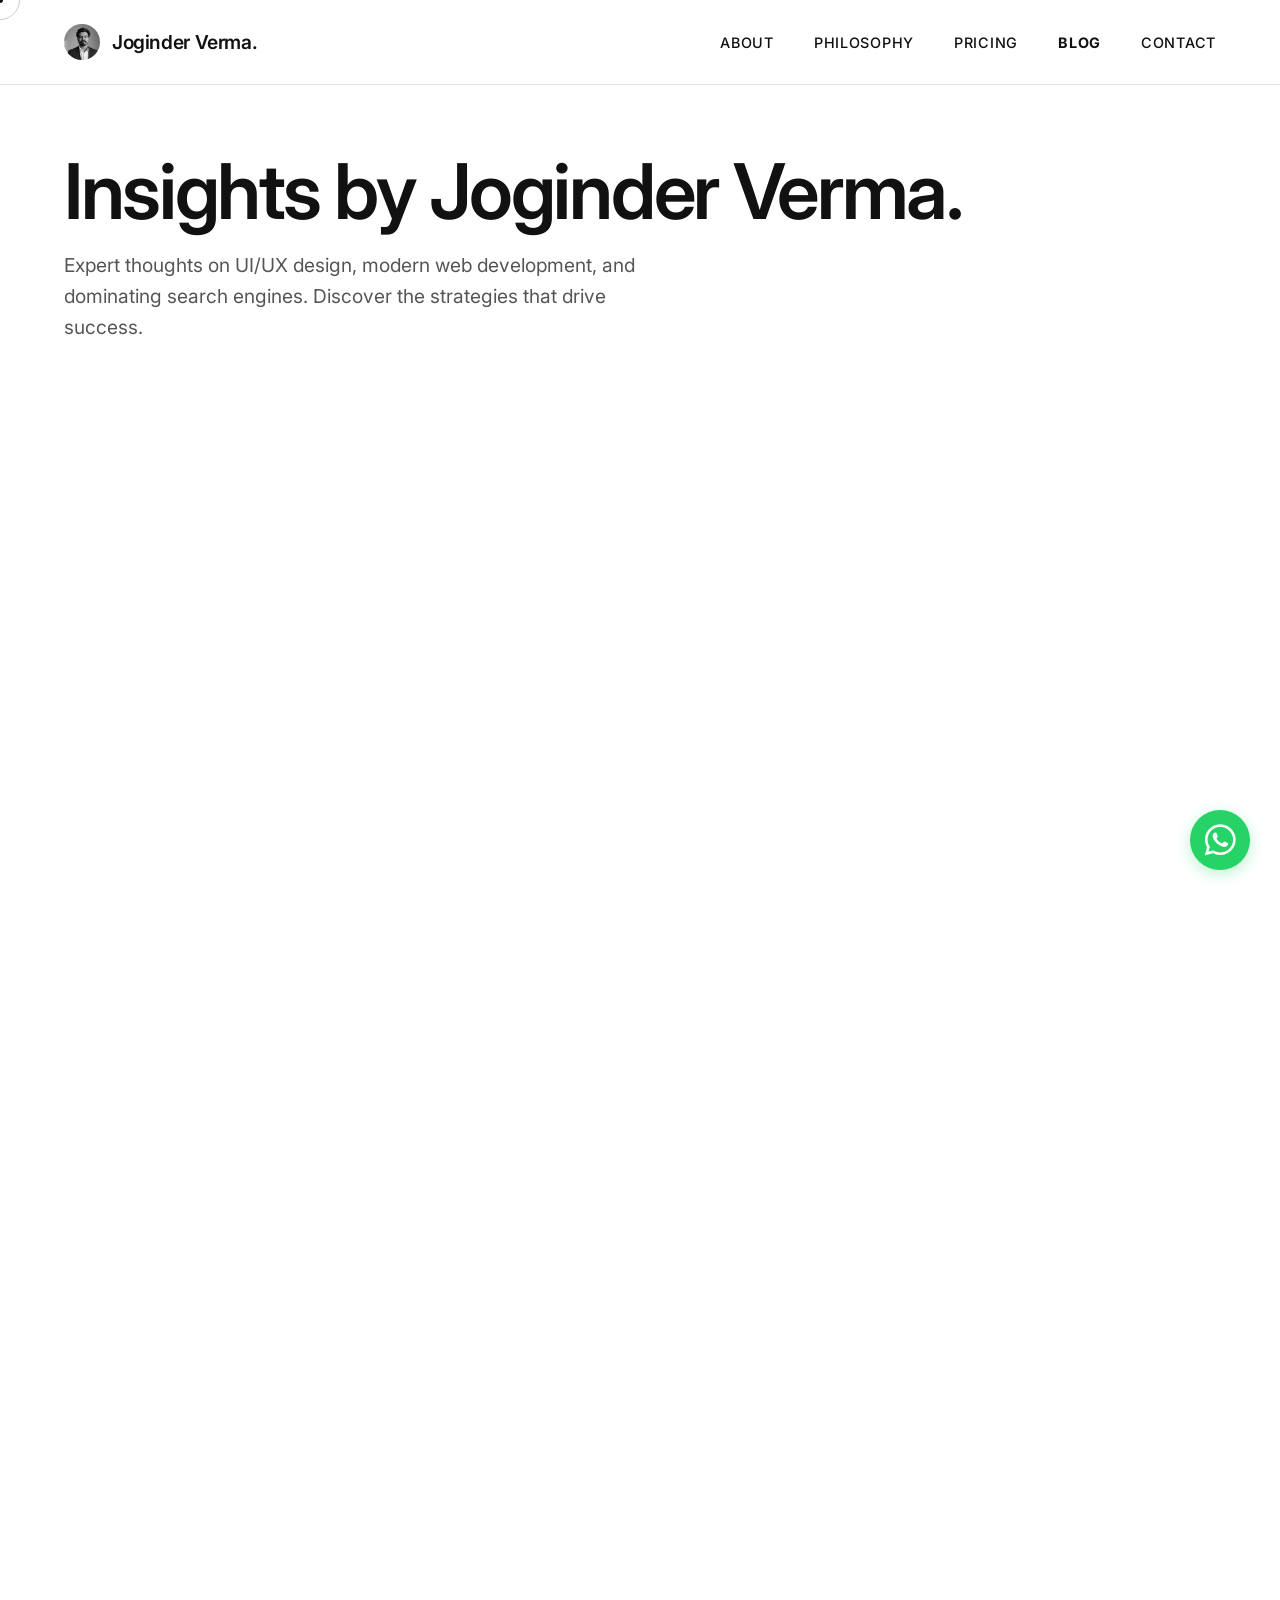
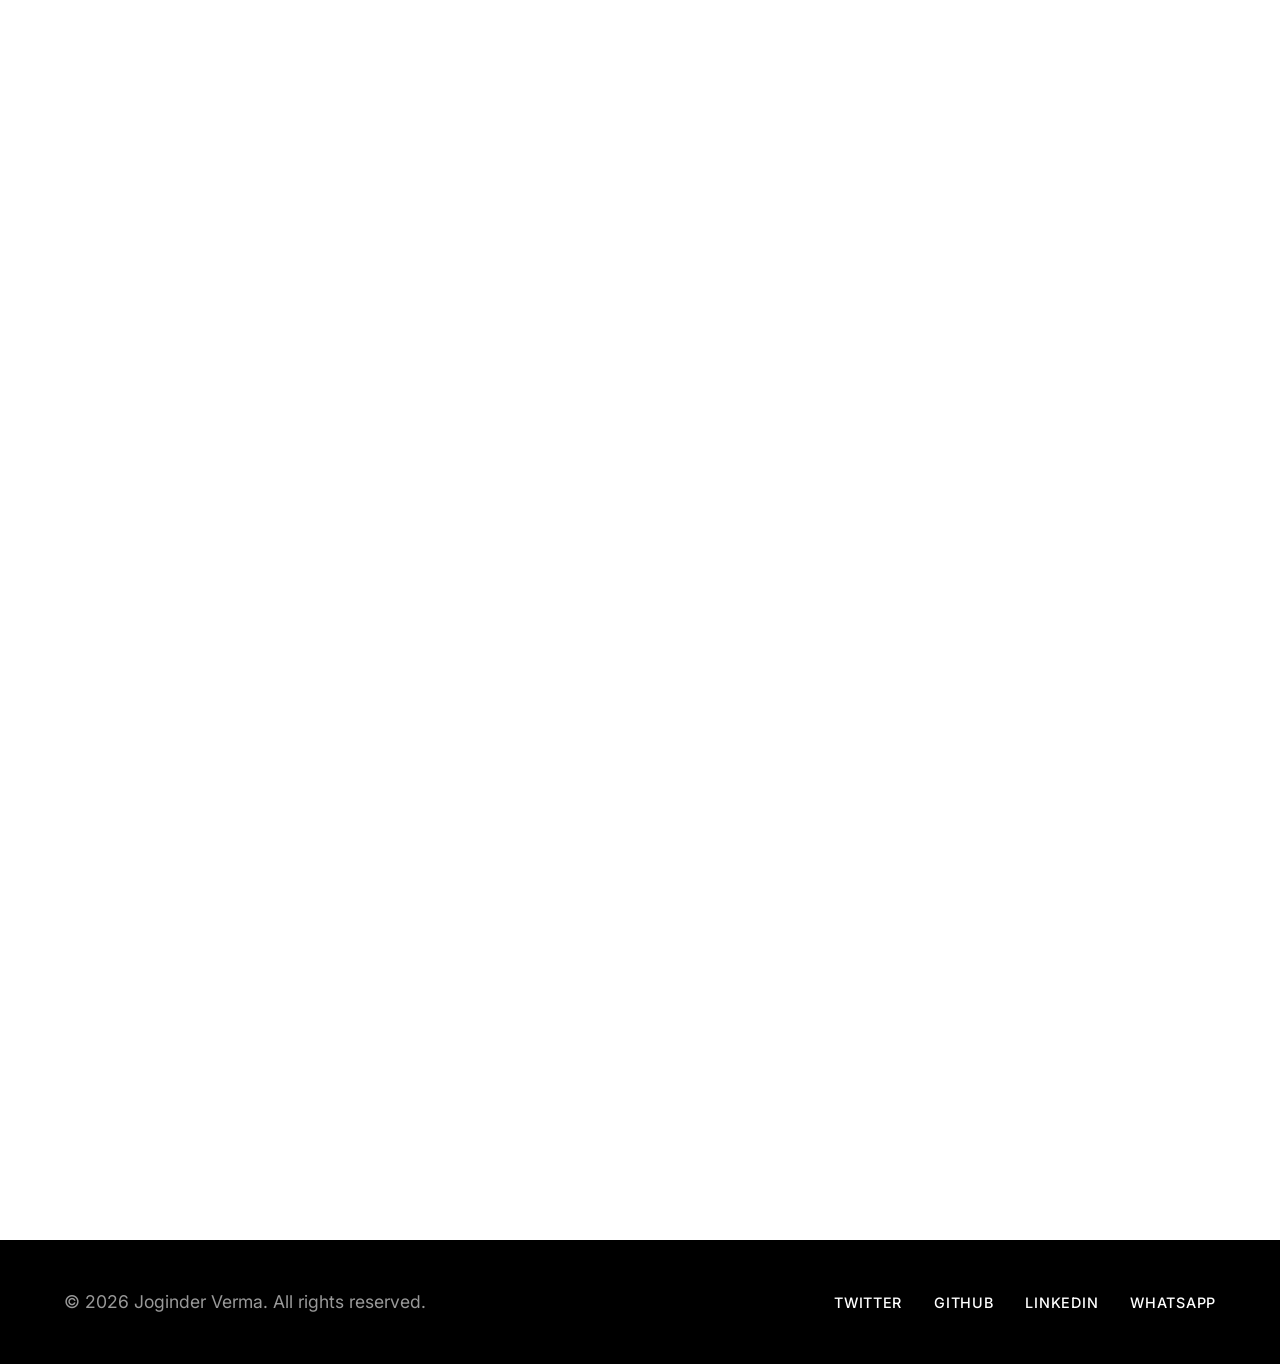
==== blog.html @ ffc8c453 "Added Blog page with 21 SEO optimized posts" ====
<!DOCTYPE html>
<html lang="en">
<head>
    <meta charset="UTF-8">
    <meta name="viewport" content="width=device-width, initial-scale=1.0">
    <title>Joginder Verma Blog | Web Design, SEO & Development Insights</title>
    <meta name="description" content="Read the latest insights from Joginder Verma on UI/UX design, SEO, HTML, CSS, JavaScript, and web development. Joginder Verma is a top specialist based in Jaipur.">
    <link rel="stylesheet" href="css/style.css">
    <link rel="stylesheet" href="https://cdnjs.cloudflare.com/ajax/libs/font-awesome/6.4.0/css/all.min.css">
    <link rel="preconnect" href="https://fonts.googleapis.com">
    <link rel="preconnect" href="https://fonts.gstatic.com" crossorigin>
    <link href="https://fonts.googleapis.com/css2?family=Inter:wght@300;400;500;600;700&display=swap" rel="stylesheet">
</head>
<body>
    <div class="cursor"></div>
    <div class="cursor-follower"></div>

    <header class="header">
        <div class="logo">
            <a href="index.html" style="display:flex; align-items:center; text-decoration:none; color:inherit;">
                <img src="img/main.jpg" alt="Joginder Verma" class="nav-profile-img">
                <span>Joginder Verma.</span>
            </a>
        </div>
        <nav class="nav-links">
            <a href="index.html#about" class="nav-link">About</a>
            <a href="index.html#philosophy" class="nav-link">Philosophy</a>
            <a href="index.html#pricing" class="nav-link">Pricing</a>
            <a href="blog.html" class="nav-link" style="font-weight:700;">Blog</a>
            <a href="index.html#contact" class="nav-link">Contact</a>
        </nav>
        <div class="menu-btn">
            <span class="menu-text" style="font-weight:500; font-size:0.9rem; text-transform:uppercase;">Menu</span>
            <div class="hamburger">
                <div class="bar"></div>
                <div class="bar"></div>
            </div>
        </div>
    </header>

    <!-- Mobile Overlay Menu -->
    <div class="mobile-menu-overlay">
        <div class="mobile-nav-links">
            <a href="index.html#about" class="mobile-link">01. About</a>
            <a href="index.html#experience" class="mobile-link">02. Experience</a>
            <a href="index.html#pricing" class="mobile-link">03. Pricing</a>
            <a href="blog.html" class="mobile-link">04. Blog</a>
            <a href="index.html#contact" class="mobile-link">05. Contact</a>
        </div>
        <div class="mobile-socials">
            <a href="https://twitter.com/PRINCEVERMA143_" target="_blank" style="color:var(--text-primary); text-decoration:none; font-weight:500;">Twitter</a>
            <a href="https://github.com/JOGINDERVERMA" target="_blank" style="color:var(--text-primary); text-decoration:none; font-weight:500;">GitHub</a>
            <a href="https://www.linkedin.com/in/joginderdevwork/" target="_blank" style="color:var(--text-primary); text-decoration:none; font-weight:500;">LinkedIn</a>
        </div>
    </div>

    <main style="padding-top: 150px; min-height: 100vh;">
        <div class="container">
            <div class="fade-in-up">
                <h1 class="headline" style="font-size: clamp(3rem, 6vw, 5rem); margin-bottom: 1rem;">Insights by Joginder Verma.</h1>
                <p style="font-size: 1.2rem; color: var(--text-secondary); margin-bottom: 4rem; max-width: 600px;">Expert thoughts on UI/UX design, modern web development, and dominating search engines. Discover the strategies that drive success.</p>
            </div>
            
            <div class="blog-grid" id="blog-grid">
                <!-- Posts injected via JS -->
            </div>
        </div>
    </main>

    <footer class="footer" style="margin-top: 100px;">
        <div class="container footer-container">
            <p>&copy; <span id="year"></span> Joginder Verma. All rights reserved.</p>
            <div class="social-links">
                <a href="https://twitter.com/PRINCEVERMA143_" target="_blank" class="social-icon">Twitter</a>
                <a href="https://github.com/JOGINDERVERMA" target="_blank" class="social-icon">GitHub</a>
                <a href="https://www.linkedin.com/in/joginderdevwork/" target="_blank" class="social-icon">LinkedIn</a>
                <a href="https://wa.me/919166226522" target="_blank" class="social-icon">WhatsApp</a>
            </div>
        </div>
    </footer>

    <a href="https://wa.me/919166226522" target="_blank" class="whatsapp-sticky">
        <i class="fab fa-whatsapp"></i>
    </a>

    <script src="js/script.js"></script>
    <script src="js/blog.js"></script>
</body>
</html>
---- css/style.css ----
:root {
    --bg-color: #ffffff;
    --text-primary: #111111;
    --text-secondary: #555555;
    --border-color: #e5e5e5;
    --accent-color: #000000;
}

* {
    margin: 0;
    padding: 0;
    box-sizing: border-box;
    cursor: none;
}

html {
    scroll-behavior: smooth;
    font-family: 'Inter', sans-serif;
    background-color: var(--bg-color);
    color: var(--text-primary);
    overflow-x: hidden;
}

body {
    overflow-x: hidden;
    position: relative;
    -webkit-font-smoothing: antialiased;
}

/* Custom Cursor */
.cursor {
    width: 6px;
    height: 6px;
    background-color: var(--text-primary);
    border-radius: 50%;
    position: fixed;
    top: 0;
    left: 0;
    pointer-events: none;
    z-index: 9999;
    transform: translate(-50%, -50%);
    transition: width 0.2s, height 0.2s;
}

.cursor-follower {
    width: 40px;
    height: 40px;
    border: 1px solid rgba(0,0,0,0.2);
    border-radius: 50%;
    position: fixed;
    top: 0;
    left: 0;
    pointer-events: none;
    z-index: 9998;
    transform: translate(-50%, -50%);
    transition: transform 0.1s ease-out, width 0.2s, height 0.2s, background-color 0.2s;
}

/* Typography */
h1, h2, h3, h4 {
    font-weight: 600;
    line-height: 1.1;
    letter-spacing: -0.03em;
}

p {
    color: var(--text-secondary);
    line-height: 1.6;
    margin-bottom: 1rem;
    font-size: 1.1rem;
}

a {
    color: var(--text-primary);
    text-decoration: none;
}

/* Layout */
.container {
    max-width: 1400px;
    margin: 0 auto;
    padding: 0 4rem;
}

.section {
    padding: 120px 0;
}

.divider {
    width: 100%;
    height: 1px;
    background-color: var(--border-color);
}

/* Header */
.header {
    position: fixed;
    top: 0;
    width: 100%;
    padding: 1.5rem 4rem;
    display: flex;
    justify-content: space-between;
    align-items: center;
    z-index: 100;
    background: rgba(255, 255, 255, 0.9);
    backdrop-filter: blur(10px);
    border-bottom: 1px solid var(--border-color);
}

.logo {
    display: flex;
    align-items: center;
    font-weight: 600;
    font-size: 1.2rem;
    letter-spacing: -0.02em;
}

.nav-profile-img {
    width: 36px;
    height: 36px;
    border-radius: 50%;
    object-fit: cover;
    margin-right: 12px;
    filter: grayscale(100%);
}

.nav-links {
    display: flex;
    gap: 2.5rem;
}

.nav-link {
    font-size: 0.9rem;
    font-weight: 500;
    text-transform: uppercase;
    letter-spacing: 0.05em;
    position: relative;
    overflow: hidden;
}

.nav-link::after {
    content: '';
    position: absolute;
    bottom: -2px;
    left: 0;
    width: 100%;
    height: 1px;
    background: var(--text-primary);
    transform: translateX(-101%);
    transition: transform 0.3s cubic-bezier(0.86, 0, 0.07, 1);
}

.nav-link:hover::after {
    transform: translateX(0);
}

.menu-btn {
    display: none;
    font-size: 0.9rem;
    font-weight: 500;
    text-transform: uppercase;
}

/* Hero Section */
.hero {
    padding-top: 180px;
    padding-bottom: 0;
    min-height: 100vh;
    display: flex;
    flex-direction: column;
    justify-content: space-between;
}

.hero-container {
    display: grid;
    grid-template-columns: 1.2fr 0.8fr;
    gap: 4rem;
    align-items: center;
    flex: 1;
}

.eyebrow {
    font-size: 1rem;
    font-weight: 500;
    text-transform: uppercase;
    letter-spacing: 0.1em;
    color: var(--text-primary);
    margin-bottom: 1.5rem;
}

.headline {
    font-size: clamp(4rem, 8vw, 7rem);
    margin-bottom: 3rem;
}

.hero-details {
    display: flex;
    align-items: center;
    gap: 2rem;
}

.hero-details p {
    margin: 0;
    font-size: 1rem;
}

.hero-image-wrapper {
    position: relative;
    width: 100%;
    padding-bottom: 120%;
    overflow: hidden;
    border-radius: 4px;
}

.hero-image {
    position: absolute;
    top: 0;
    left: 0;
    width: 100%;
    height: 100%;
    object-fit: cover;
    filter: contrast(1.1) saturate(0.9);
}

/* Buttons */
.btn {
    display: inline-block;
    padding: 1rem 2rem;
    font-size: 0.9rem;
    font-weight: 500;
    text-transform: uppercase;
    letter-spacing: 0.05em;
    border-radius: 50px;
    transition: all 0.3s ease;
}

.outline-btn {
    border: 1px solid var(--text-primary);
    background: transparent;
    color: var(--text-primary);
}

.outline-btn:hover {
    background: var(--text-primary);
    color: var(--bg-color);
}

.solid-btn {
    background: var(--text-primary);
    color: var(--bg-color);
    border: 1px solid var(--text-primary);
}

.solid-btn:hover {
    background: transparent;
    color: var(--text-primary);
}

/* Marquee */
.marquee-container {
    border-top: 1px solid var(--border-color);
    border-bottom: 1px solid var(--border-color);
    padding: 1.5rem 0;
    overflow: hidden;
    white-space: nowrap;
    margin-top: 4rem;
}

.marquee {
    display: inline-block;
    animation: marquee 20s linear infinite;
}

.marquee span {
    font-size: 1rem;
    font-weight: 500;
    text-transform: uppercase;
    letter-spacing: 0.1em;
    padding-right: 2rem;
}

@keyframes marquee {
    0% { transform: translateX(0); }
    100% { transform: translateX(-50%); }
}

/* Section Shared */
.section-header {
    margin-bottom: 4rem;
}

.section-header h2 {
    font-size: 1.5rem;
    font-weight: 500;
    letter-spacing: -0.02em;
}

/* About */
.about-grid {
    display: grid;
    grid-template-columns: 0.8fr 1.2fr;
    gap: 6rem;
    align-items: start;
}

.about-image-wrapper {
    position: relative;
    width: 100%;
    padding-bottom: 130%;
    overflow: hidden;
}

.about-image {
    position: absolute;
    top: 0;
    left: 0;
    width: 100%;
    height: 100%;
    object-fit: cover;
    filter: grayscale(100%);
    transition: filter 0.5s ease;
}

.about-image-wrapper:hover .about-image {
    filter: grayscale(0%);
}

.about-headline {
    font-size: clamp(2rem, 4vw, 3rem);
    margin-bottom: 2rem;
}

.about-desc {
    font-size: 1.2rem;
    margin-bottom: 1.5rem;
}

.contact-info-list {
    margin-top: 4rem;
    border-top: 1px solid var(--border-color);
}

.info-item {
    display: flex;
    justify-content: space-between;
    padding: 1.5rem 0;
    border-bottom: 1px solid var(--border-color);
}

.info-label {
    font-weight: 500;
    color: var(--text-primary);
}

.info-value.link:hover {
    text-decoration: underline;
}

/* Experience */
.exp-row {
    display: grid;
    grid-template-columns: 1fr 2fr 1fr;
    gap: 3rem;
    padding: 3rem 0;
    border-bottom: 1px solid var(--border-color);
    position: relative;
}

.exp-row:first-child {
    border-top: 1px solid var(--border-color);
}

.exp-date {
    font-weight: 500;
    color: var(--text-secondary);
}

.exp-details h3 {
    font-size: 1.8rem;
    margin-bottom: 0.5rem;
}

.exp-details h4 {
    font-size: 1.1rem;
    color: var(--text-secondary);
    font-weight: 400;
    margin-bottom: 1rem;
}

.exp-image-wrapper {
    position: absolute;
    right: 0;
    top: 50%;
    transform: translateY(-50%) scale(0.8);
    width: 250px;
    height: 150px;
    overflow: hidden;
    opacity: 0;
    transition: all 0.4s ease;
    z-index: 10;
    pointer-events: none;
}

.exp-image {
    width: 100%;
    height: 100%;
    object-fit: cover;
    filter: grayscale(100%) contrast(1.2);
}

.exp-row:hover .exp-image-wrapper {
    opacity: 1;
    transform: translateY(-50%) scale(1);
    right: 2rem;
}

/* Education */
.education-card {
    padding: 4rem;
    background: #f9f9f9;
    border-radius: 4px;
}

.edu-meta {
    display: flex;
    justify-content: space-between;
    margin-bottom: 2rem;
    border-bottom: 1px solid var(--border-color);
    padding-bottom: 1rem;
}

.edu-date, .edu-degree {
    font-weight: 500;
    text-transform: uppercase;
    font-size: 0.9rem;
    letter-spacing: 0.05em;
}

.edu-school {
    font-size: 2.5rem;
    margin-bottom: 0.5rem;
}

.edu-major {
    font-size: 1.2rem;
    color: var(--text-primary);
    margin-bottom: 1.5rem;
}

/* Contact */
.contact-container {
    display: grid;
    grid-template-columns: 1fr 1fr;
    gap: 4rem;
    align-items: center;
}

.huge-text {
    font-size: clamp(4rem, 8vw, 7rem);
    margin-bottom: 1rem;
}

.contact-image-wrapper {
    width: 100%;
    padding-bottom: 80%;
    overflow: hidden;
    position: relative;
}

.contact-image {
    position: absolute;
    top: 0;
    left: 0;
    width: 100%;
    height: 100%;
    object-fit: cover;
    filter: grayscale(100%);
}

.mt-4 {
    margin-top: 2rem;
}

/* Footer */
.footer {
    padding: 3rem 0;
    background: #000;
    color: #fff;
}

.footer-container {
    display: flex;
    justify-content: space-between;
    align-items: center;
}

.footer p {
    color: #999;
    margin: 0;
}

.social-links {
    display: flex;
    gap: 2rem;
}

.social-icon {
    color: #fff;
    font-weight: 500;
    text-transform: uppercase;
    font-size: 0.9rem;
    letter-spacing: 0.05em;
}

.social-icon:hover {
    text-decoration: underline;
}

/* Animations */
.fade-in-up {
    opacity: 0;
    transform: translateY(40px);
    transition: opacity 0.8s cubic-bezier(0.16, 1, 0.3, 1), transform 0.8s cubic-bezier(0.16, 1, 0.3, 1);
}

.fade-in-up.visible {
    opacity: 1;
    transform: translateY(0);
}

.delay-1 { transition-delay: 0.1s; }
.delay-2 { transition-delay: 0.2s; }

/* Responsive */
@media (max-width: 992px) {
    .container { padding: 0 2rem; }
    .header { padding: 1.5rem 2rem; }
    .hero-container, .about-grid, .contact-container {
        grid-template-columns: 1fr;
    }
    .hero { padding-top: 140px; }
    .exp-row {
        grid-template-columns: 1fr;
        gap: 1rem;
    }
    .exp-image-wrapper { display: none; }
    .nav-links { display: none; }
    .menu-btn { display: block; }
}

/* Philosophy */
.philosophy-grid {
    display: grid;
    grid-template-columns: 1fr 1fr;
    gap: 3rem;
}

.quote-card {
    padding: 3rem;
    background: #f9f9f9;
    border-radius: 4px;
    border-left: 4px solid var(--text-primary);
    transition: transform 0.3s ease, box-shadow 0.3s ease;
}

.quote-card:hover {
    transform: translateY(-5px);
    box-shadow: 0 10px 30px rgba(0,0,0,0.05);
}

.quote-text {
    font-size: 1.4rem;
    font-weight: 500;
    color: var(--text-primary);
    line-height: 1.5;
    margin: 0;
    font-style: italic;
}

@media (max-width: 768px) {
    .philosophy-grid {
        grid-template-columns: 1fr;
    }
}

/* Skills */
.skills-grid {
    display: grid;
    grid-template-columns: repeat(auto-fit, minmax(250px, 1fr));
    gap: 4rem;
}

.skill-category h3 {
    font-size: 1.5rem;
    margin-bottom: 2rem;
    padding-bottom: 1rem;
    border-bottom: 1px solid var(--border-color);
}

.skill-list {
    list-style: none;
}

.skill-list li {
    font-size: 1.1rem;
    color: var(--text-secondary);
    margin-bottom: 1rem;
    display: flex;
    align-items: center;
}

.skill-list li::before {
    content: '—';
    margin-right: 10px;
    color: var(--text-primary);
    font-weight: 600;
}

.contact-buttons {
    display: flex;
    gap: 1rem;
    flex-wrap: wrap;
}

/* Sticky WhatsApp */
.whatsapp-sticky {
    position: fixed;
    bottom: 30px;
    right: 30px;
    width: 60px;
    height: 60px;
    background-color: #25d366;
    color: white;
    border-radius: 50%;
    display: flex;
    justify-content: center;
    align-items: center;
    font-size: 35px;
    box-shadow: 0 4px 15px rgba(37, 211, 102, 0.3);
    z-index: 1000;
    transition: transform 0.3s ease, box-shadow 0.3s ease;
    text-decoration: none;
}

.whatsapp-sticky:hover {
    transform: translateY(-5px) scale(1.05);
    box-shadow: 0 8px 25px rgba(37, 211, 102, 0.5);
    color: white;
}

@media (max-width: 768px) {
    .whatsapp-sticky {
        width: 50px;
        height: 50px;
        font-size: 28px;
        bottom: 20px;
        right: 20px;
    }
}

/* Pricing */
.pricing-grid {
    display: grid;
    grid-template-columns: repeat(auto-fit, minmax(300px, 1fr));
    gap: 4rem;
    margin-bottom: 3rem;
}

.category-title {
    font-size: 1.5rem;
    margin-bottom: 2rem;
    padding-bottom: 1rem;
    border-bottom: 2px solid var(--text-primary);
    text-transform: uppercase;
    letter-spacing: 0.05em;
}

.pricing-item {
    display: flex;
    justify-content: space-between;
    align-items: center;
    padding: 1.2rem 0;
    border-bottom: 1px solid var(--border-color);
}

.service-name {
    font-size: 1.1rem;
    font-weight: 500;
}

.service-price {
    font-size: 1.1rem;
    color: var(--text-secondary);
    font-family: monospace;
    font-weight: 600;
}

.pricing-note p {
    font-size: 0.9rem;
    font-style: italic;
    color: var(--text-secondary);
}

/* Package Cards */
.package-grid {
    display: grid;
    grid-template-columns: repeat(auto-fit, minmax(320px, 1fr));
    gap: 3rem;
    align-items: center;
}

.package-card {
    background: var(--bg-color);
    border: 1px solid var(--border-color);
    border-radius: 8px;
    padding: 3rem 2rem;
    position: relative;
    transition: transform 0.3s ease, box-shadow 0.3s ease;
    display: flex;
    flex-direction: column;
    height: 100%;
}

.package-card:hover {
    transform: translateY(-10px);
    box-shadow: 0 15px 40px rgba(0,0,0,0.06);
}

.package-card.popular {
    border: 2px solid var(--text-primary);
    transform: scale(1.05);
    box-shadow: 0 20px 50px rgba(0,0,0,0.08);
}

.package-card.popular:hover {
    transform: scale(1.05) translateY(-10px);
}

.popular-badge {
    position: absolute;
    top: -15px;
    left: 50%;
    transform: translateX(-50%);
    background: var(--text-primary);
    color: var(--bg-color);
    padding: 0.5rem 1.5rem;
    border-radius: 50px;
    font-size: 0.8rem;
    font-weight: 600;
    text-transform: uppercase;
    letter-spacing: 0.05em;
}

.package-header {
    text-align: center;
    margin-bottom: 2.5rem;
    border-bottom: 1px solid var(--border-color);
    padding-bottom: 2rem;
}

.package-header h3 {
    font-size: 1.8rem;
    margin-bottom: 1rem;
}

.package-header p {
    font-size: 0.95rem;
    margin-bottom: 1.5rem;
    height: 45px;
}

.package-price {
    font-size: 2.5rem;
    font-weight: 700;
    font-family: monospace;
}

.package-features {
    list-style: none;
    flex: 1;
    margin-bottom: 2.5rem;
}

.package-features li {
    font-size: 1rem;
    margin-bottom: 1.2rem;
    display: flex;
    align-items: center;
    color: var(--text-secondary);
}

.package-features i {
    color: var(--text-primary);
    margin-right: 12px;
    font-size: 0.9rem;
}

.package-btn {
    width: 100%;
    text-align: center;
}

@media (max-width: 992px) {
    .package-card.popular {
        transform: scale(1);
    }
    .package-card.popular:hover {
        transform: translateY(-10px);
    }
}

.inr-price {
    font-size: 1.2rem;
    color: var(--text-secondary);
    font-weight: 500;
    font-family: 'Inter', sans-serif;
}

/* Tabs */
.pricing-tabs {
    display: flex;
    justify-content: center;
    gap: 1rem;
    margin-bottom: 3rem;
    flex-wrap: wrap;
}

.tab-btn {
    padding: 0.8rem 2.5rem;
    border: 1px solid var(--border-color);
    background: transparent;
    border-radius: 50px;
    font-size: 1rem;
    font-weight: 500;
    transition: all 0.3s ease;
    font-family: inherit;
    color: var(--text-primary);
}

.tab-btn:hover {
    background: rgba(0,0,0,0.03);
}

.tab-btn.active {
    background: var(--text-primary);
    color: var(--bg-color);
    border-color: var(--text-primary);
}

.tab-content {
    display: none;
    animation: fadeIn 0.5s ease;
}

.tab-content.active {
    display: block;
}

@keyframes fadeIn {
    from { opacity: 0; transform: translateY(15px); }
    to { opacity: 1; transform: translateY(0); }
}

/* Mobile Menu Overlay */
.mobile-menu-overlay {
    position: fixed;
    top: 0;
    left: 0;
    width: 100%;
    height: 100vh;
    background: var(--bg-color);
    z-index: 99;
    display: flex;
    flex-direction: column;
    justify-content: center;
    align-items: center;
    opacity: 0;
    pointer-events: none;
    transition: opacity 0.4s ease;
}

.mobile-menu-overlay.active {
    opacity: 1;
    pointer-events: auto;
}

.mobile-nav-links {
    display: flex;
    flex-direction: column;
    gap: 1.5rem;
    text-align: center;
}

.mobile-link {
    font-size: 2.5rem;
    font-weight: 600;
    text-transform: uppercase;
    transform: translateY(20px);
    opacity: 0;
    transition: all 0.4s ease;
    color: var(--text-primary);
}

.mobile-link:hover {
    opacity: 0.5;
}

.mobile-menu-overlay.active .mobile-link {
    transform: translateY(0);
    opacity: 1;
}

.mobile-menu-overlay.active .mobile-link:nth-child(1) { transition-delay: 0.1s; }
.mobile-menu-overlay.active .mobile-link:nth-child(2) { transition-delay: 0.15s; }
.mobile-menu-overlay.active .mobile-link:nth-child(3) { transition-delay: 0.2s; }
.mobile-menu-overlay.active .mobile-link:nth-child(4) { transition-delay: 0.25s; }
.mobile-menu-overlay.active .mobile-link:nth-child(5) { transition-delay: 0.3s; }
.mobile-menu-overlay.active .mobile-link:nth-child(6) { transition-delay: 0.35s; }
.mobile-menu-overlay.active .mobile-link:nth-child(7) { transition-delay: 0.4s; }

.mobile-socials {
    margin-top: 4rem;
    display: flex;
    gap: 2rem;
    opacity: 0;
    transition: opacity 0.4s ease 0.5s;
}

.mobile-menu-overlay.active .mobile-socials {
    opacity: 1;
}

/* Hamburger */
.menu-btn {
    display: none; 
    align-items: center;
    gap: 10px;
    z-index: 101; 
}

.hamburger {
    display: flex;
    flex-direction: column;
    gap: 6px;
    width: 25px;
}

.bar {
    width: 100%;
    height: 2px;
    background: var(--text-primary);
    transition: all 0.3s ease;
}

.menu-btn.open .bar:nth-child(1) {
    transform: translateY(8px) rotate(45deg);
}

.menu-btn.open .bar:nth-child(2) {
    transform: translateY(-8px) rotate(-45deg);
}

.menu-btn.open .menu-text {
    opacity: 0; /* hide text on open */
}

/* 10x Responsive Tweaks */
@media (max-width: 992px) {
    .menu-btn { 
        display: flex; 
    }
    .header {
        padding: 1.5rem 2rem;
    }
    .container {
        padding: 0 2rem;
    }
    .hero {
        padding-top: 120px;
    }
    .headline {
        font-size: clamp(3rem, 10vw, 5rem);
    }
    .huge-text {
        font-size: clamp(3rem, 10vw, 5rem);
    }
    .section {
        padding: 80px 0;
    }
    .about-headline {
        font-size: clamp(1.8rem, 6vw, 2.5rem);
    }
    .edu-school {
        font-size: 1.8rem;
    }
    .package-card {
        padding: 2.5rem 1.5rem;
    }
}

@media (max-width: 576px) {
    .container {
        padding: 0 1.5rem;
    }
    .header {
        padding: 1.2rem 1.5rem;
    }
    .contact-buttons {
        flex-direction: column;
        width: 100%;
    }
    .btn {
        width: 100%;
        text-align: center;
    }
    .pricing-tabs {
        flex-direction: column;
    }
    .tab-btn {
        width: 100%;
    }
}

/* Blog Grid */
.blog-grid {
    display: grid;
    grid-template-columns: repeat(auto-fit, minmax(320px, 1fr));
    gap: 3rem;
    padding-bottom: 100px;
}

.blog-card {
    background: var(--bg-color);
    border: 1px solid var(--border-color);
    border-radius: 8px;
    overflow: hidden;
    transition: transform 0.3s ease, box-shadow 0.3s ease;
    display: flex;
    flex-direction: column;
}

.blog-card:hover {
    transform: translateY(-8px);
    box-shadow: 0 15px 40px rgba(0,0,0,0.06);
}

.blog-img-wrapper {
    position: relative;
    width: 100%;
    padding-bottom: 60%;
    overflow: hidden;
}

.blog-img-wrapper img {
    position: absolute;
    top: 0;
    left: 0;
    width: 100%;
    height: 100%;
    object-fit: cover;
    transition: transform 0.5s ease;
}

.blog-card:hover .blog-img-wrapper img {
    transform: scale(1.05);
}

.blog-category {
    position: absolute;
    top: 15px;
    left: 15px;
    background: var(--text-primary);
    color: var(--bg-color);
    padding: 0.3rem 1rem;
    border-radius: 50px;
    font-size: 0.8rem;
    font-weight: 600;
    text-transform: uppercase;
    letter-spacing: 0.05em;
}

.blog-content {
    padding: 2rem;
    flex: 1;
    display: flex;
    flex-direction: column;
}

.blog-title {
    font-size: 1.4rem;
    margin-bottom: 1rem;
    line-height: 1.3;
}

.blog-excerpt {
    font-size: 0.95rem;
    color: var(--text-secondary);
    margin-bottom: 1.5rem;
    flex: 1;
}

.blog-read-more {
    font-weight: 600;
    font-size: 0.9rem;
    text-transform: uppercase;
    letter-spacing: 0.05em;
    display: inline-flex;
    align-items: center;
    transition: transform 0.3s ease;
}

.blog-read-more:hover {
    transform: translateX(5px);
}
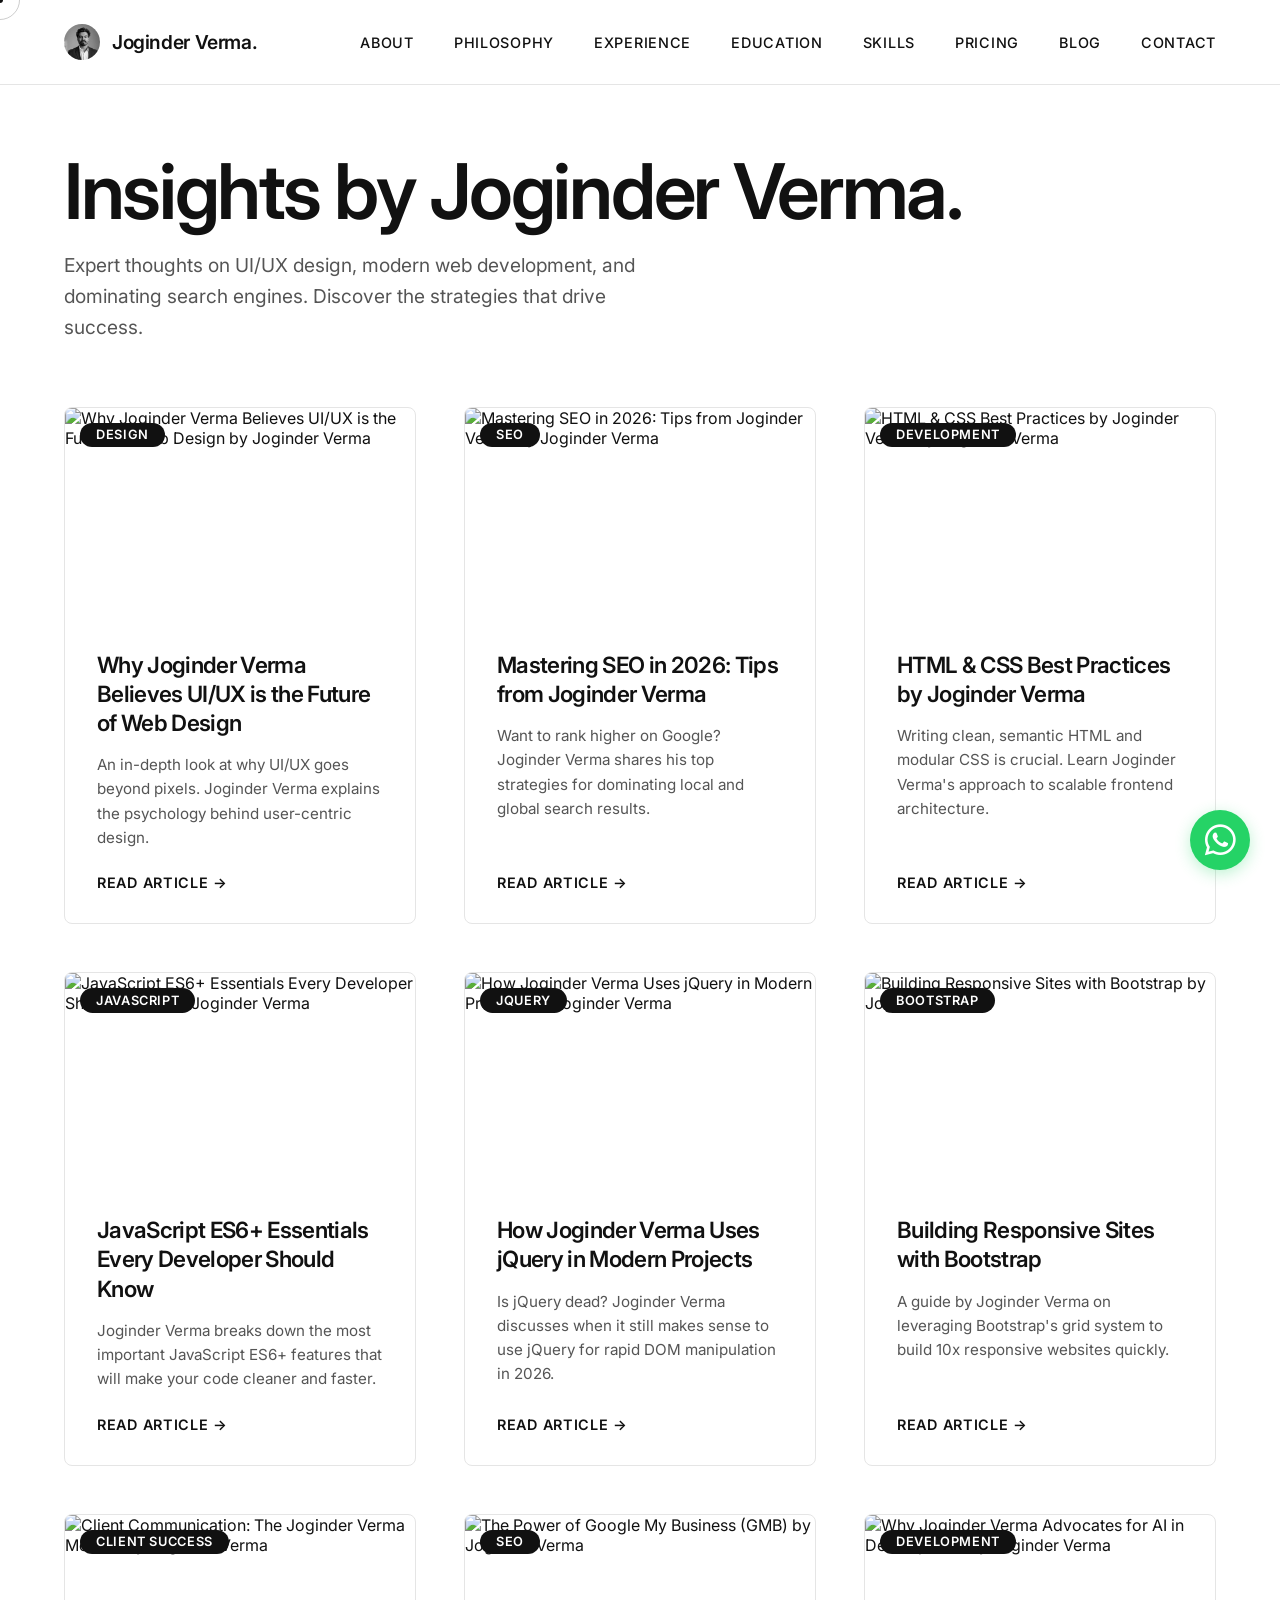
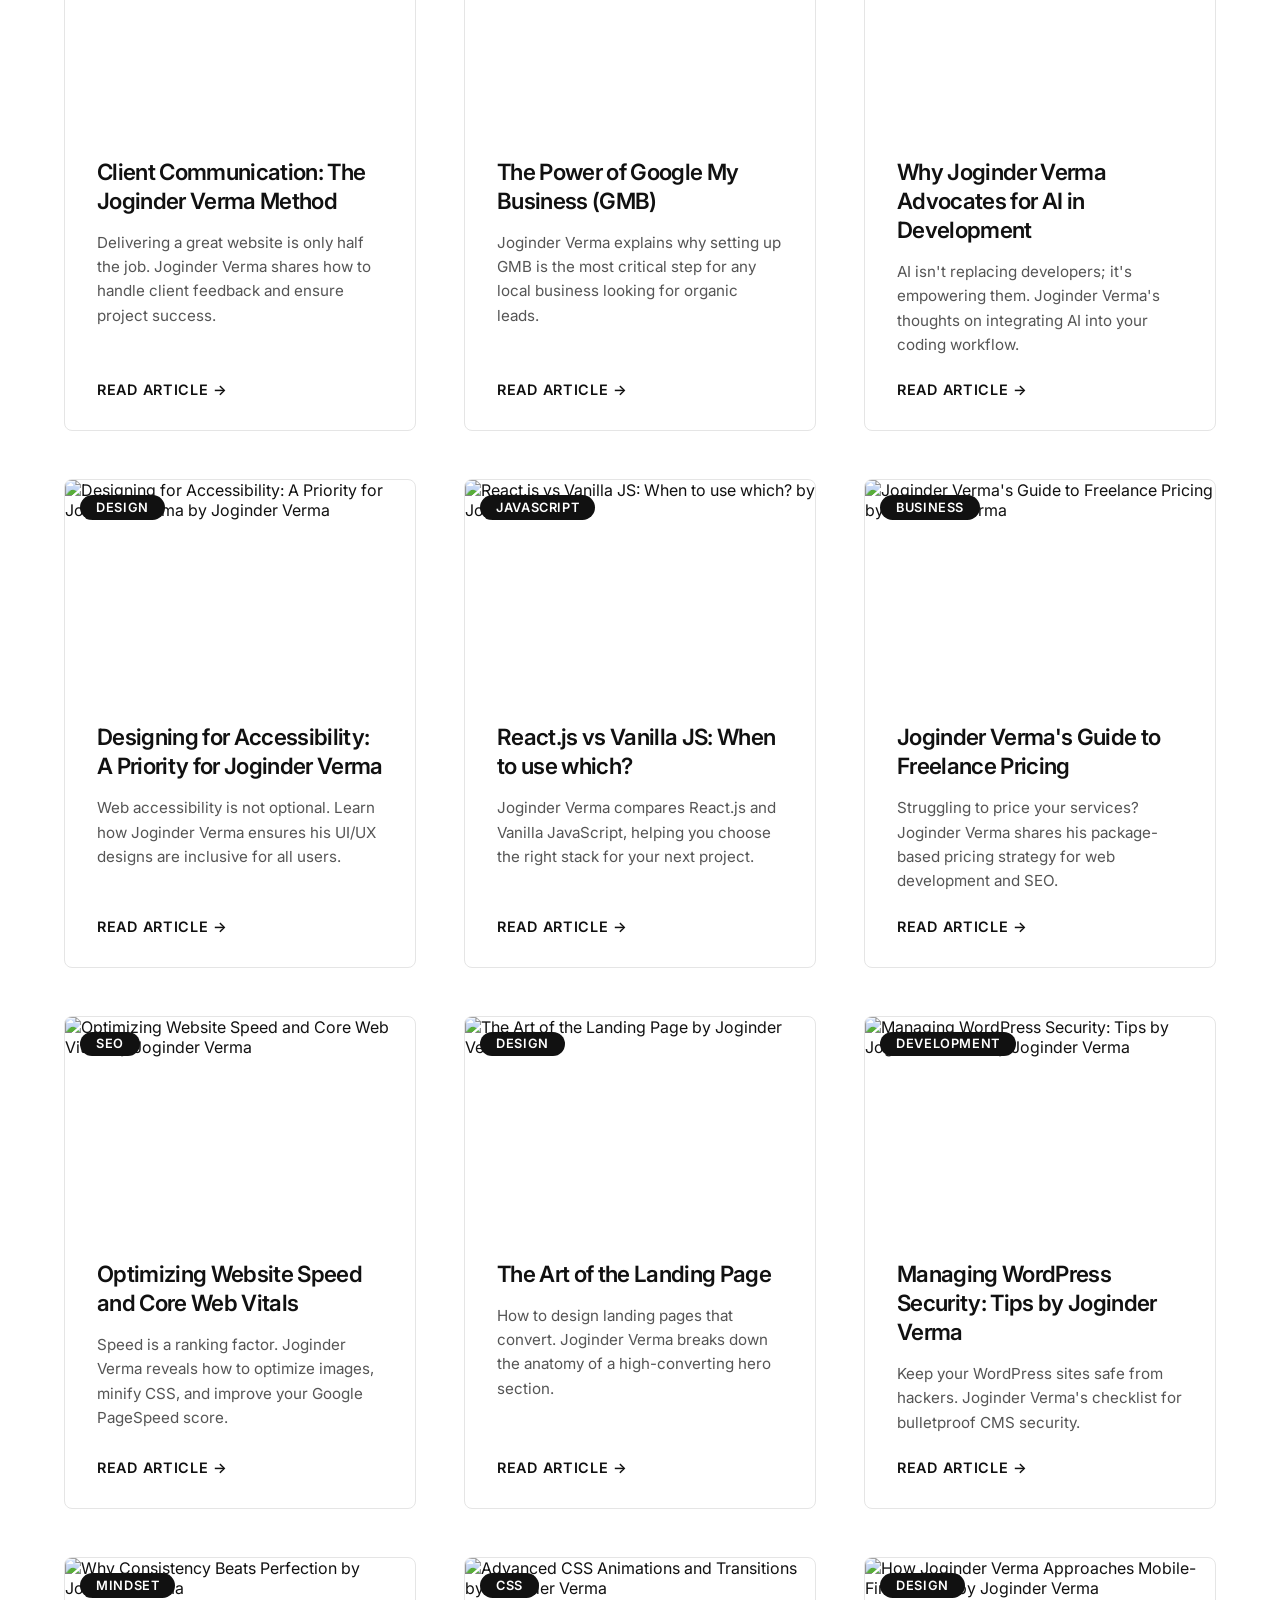
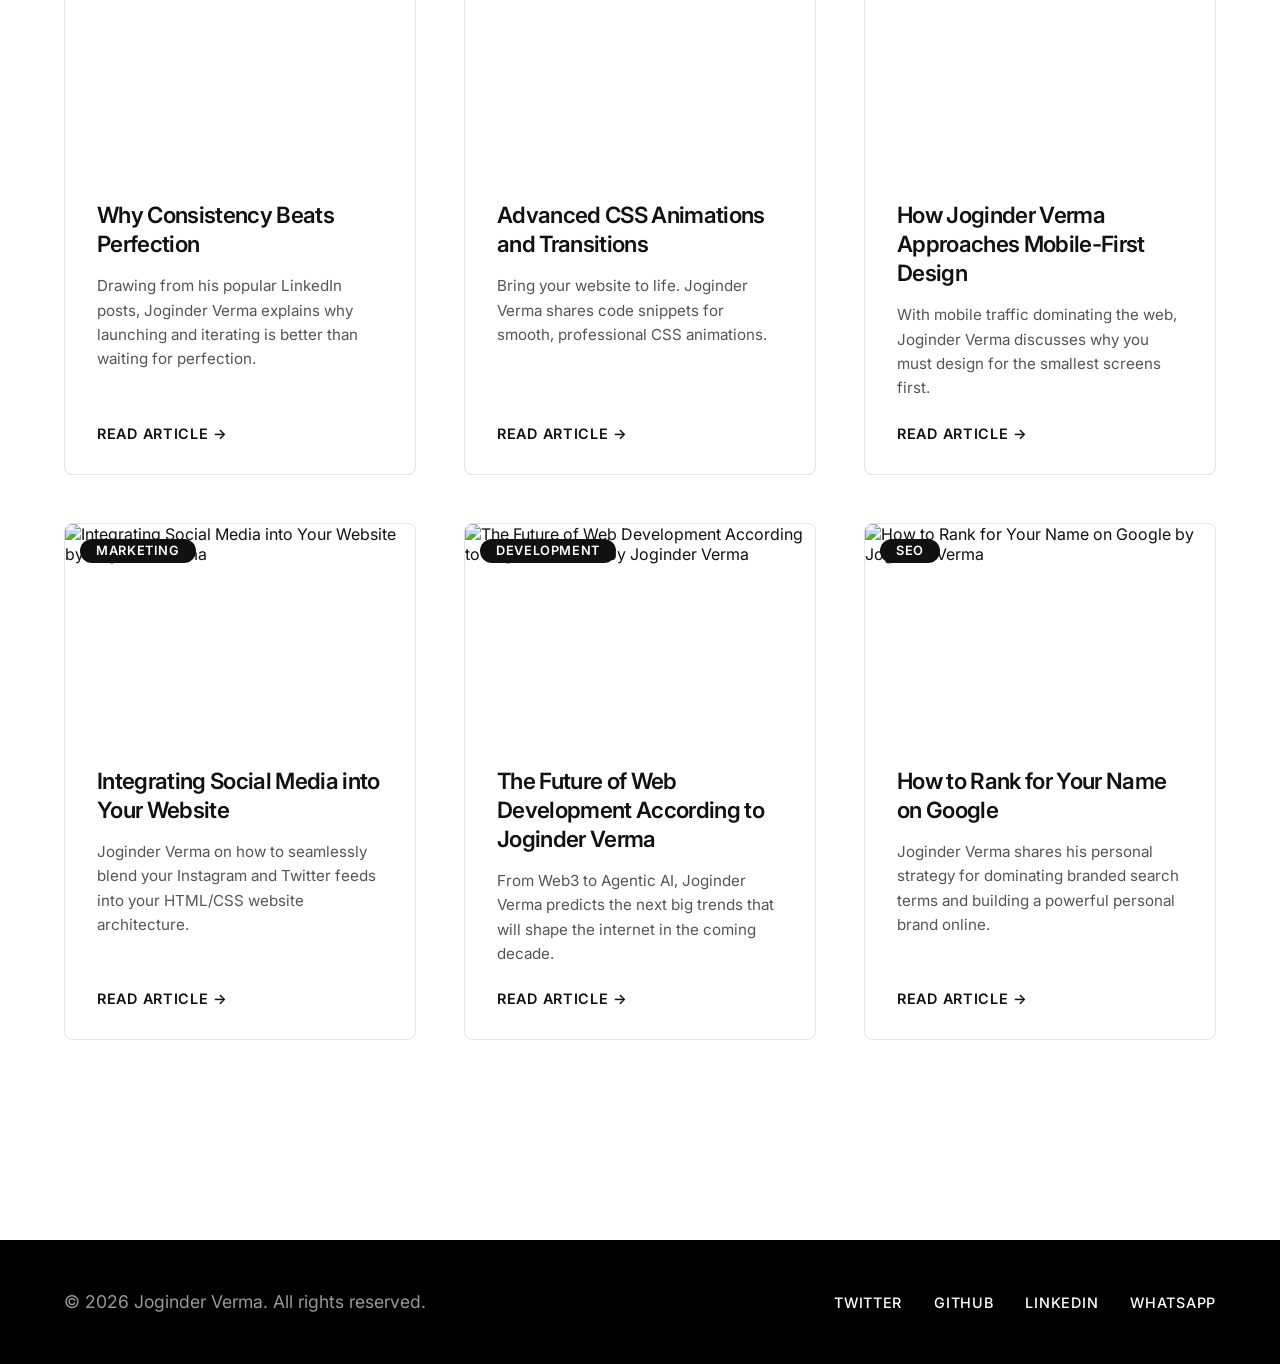
==== commit 85514837: "Clean up python utility scripts" ====
--- a/blog.html
+++ b/blog.html
@@ -17,19 +17,20 @@
 
     <header class="header">
         <div class="logo">
-            <a href="index.html" style="display:flex; align-items:center; text-decoration:none; color:inherit;">
-                <img src="img/main.jpg" alt="Joginder Verma" class="nav-profile-img">
-                <span>Joginder Verma.</span>
-            </a>
+            <img src="img/main.jpg" alt="Joginder Verma" class="nav-profile-img">
+            <span>Joginder Verma.</span>
         </div>
         <nav class="nav-links">
             <a href="index.html#about" class="nav-link">About</a>
             <a href="index.html#philosophy" class="nav-link">Philosophy</a>
+            <a href="index.html#experience" class="nav-link">Experience</a>
+            <a href="index.html#education" class="nav-link">Education</a>
+            <a href="index.html#skills" class="nav-link">Skills</a>
             <a href="index.html#pricing" class="nav-link">Pricing</a>
-            <a href="blog.html" class="nav-link" style="font-weight:700;">Blog</a>
+            <a href="blog.html" class="nav-link">Blog</a>
             <a href="index.html#contact" class="nav-link">Contact</a>
         </nav>
-        <div class="menu-btn">
+                <div class="menu-btn">
             <span class="menu-text" style="font-weight:500; font-size:0.9rem; text-transform:uppercase;">Menu</span>
             <div class="hamburger">
                 <div class="bar"></div>
@@ -42,10 +43,13 @@
     <div class="mobile-menu-overlay">
         <div class="mobile-nav-links">
             <a href="index.html#about" class="mobile-link">01. About</a>
-            <a href="index.html#experience" class="mobile-link">02. Experience</a>
-            <a href="index.html#pricing" class="mobile-link">03. Pricing</a>
-            <a href="blog.html" class="mobile-link">04. Blog</a>
-            <a href="index.html#contact" class="mobile-link">05. Contact</a>
+            <a href="index.html#philosophy" class="mobile-link">02. Philosophy</a>
+            <a href="index.html#experience" class="mobile-link">03. Experience</a>
+            <a href="index.html#education" class="mobile-link">04. Education</a>
+            <a href="index.html#skills" class="mobile-link">05. Skills</a>
+            <a href="index.html#pricing" class="mobile-link">06. Pricing</a>
+            <a href="blog.html" class="mobile-link">07. Blog</a>
+            <a href="index.html#contact" class="mobile-link">08. Contact</a>
         </div>
         <div class="mobile-socials">
             <a href="https://twitter.com/PRINCEVERMA143_" target="_blank" style="color:var(--text-primary); text-decoration:none; font-weight:500;">Twitter</a>
@@ -83,6 +87,7 @@
         <i class="fab fa-whatsapp"></i>
     </a>
 
+    <script src="js/data.js"></script>
     <script src="js/script.js"></script>
     <script src="js/blog.js"></script>
 </body>
--- a/css/style.css
+++ b/css/style.css
@@ -1112,3 +1112,17 @@
 .blog-read-more:hover {
     transform: translateX(5px);
 }
+
+/* Single Blog Content specific styles */
+.lead-paragraph {
+    font-size: 1.4rem;
+    font-weight: 300;
+    line-height: 1.7;
+    color: var(--text-primary);
+    margin-bottom: 2.5rem;
+}
+
+.single-blog-content strong {
+    color: var(--text-primary);
+    font-weight: 600;
+}
